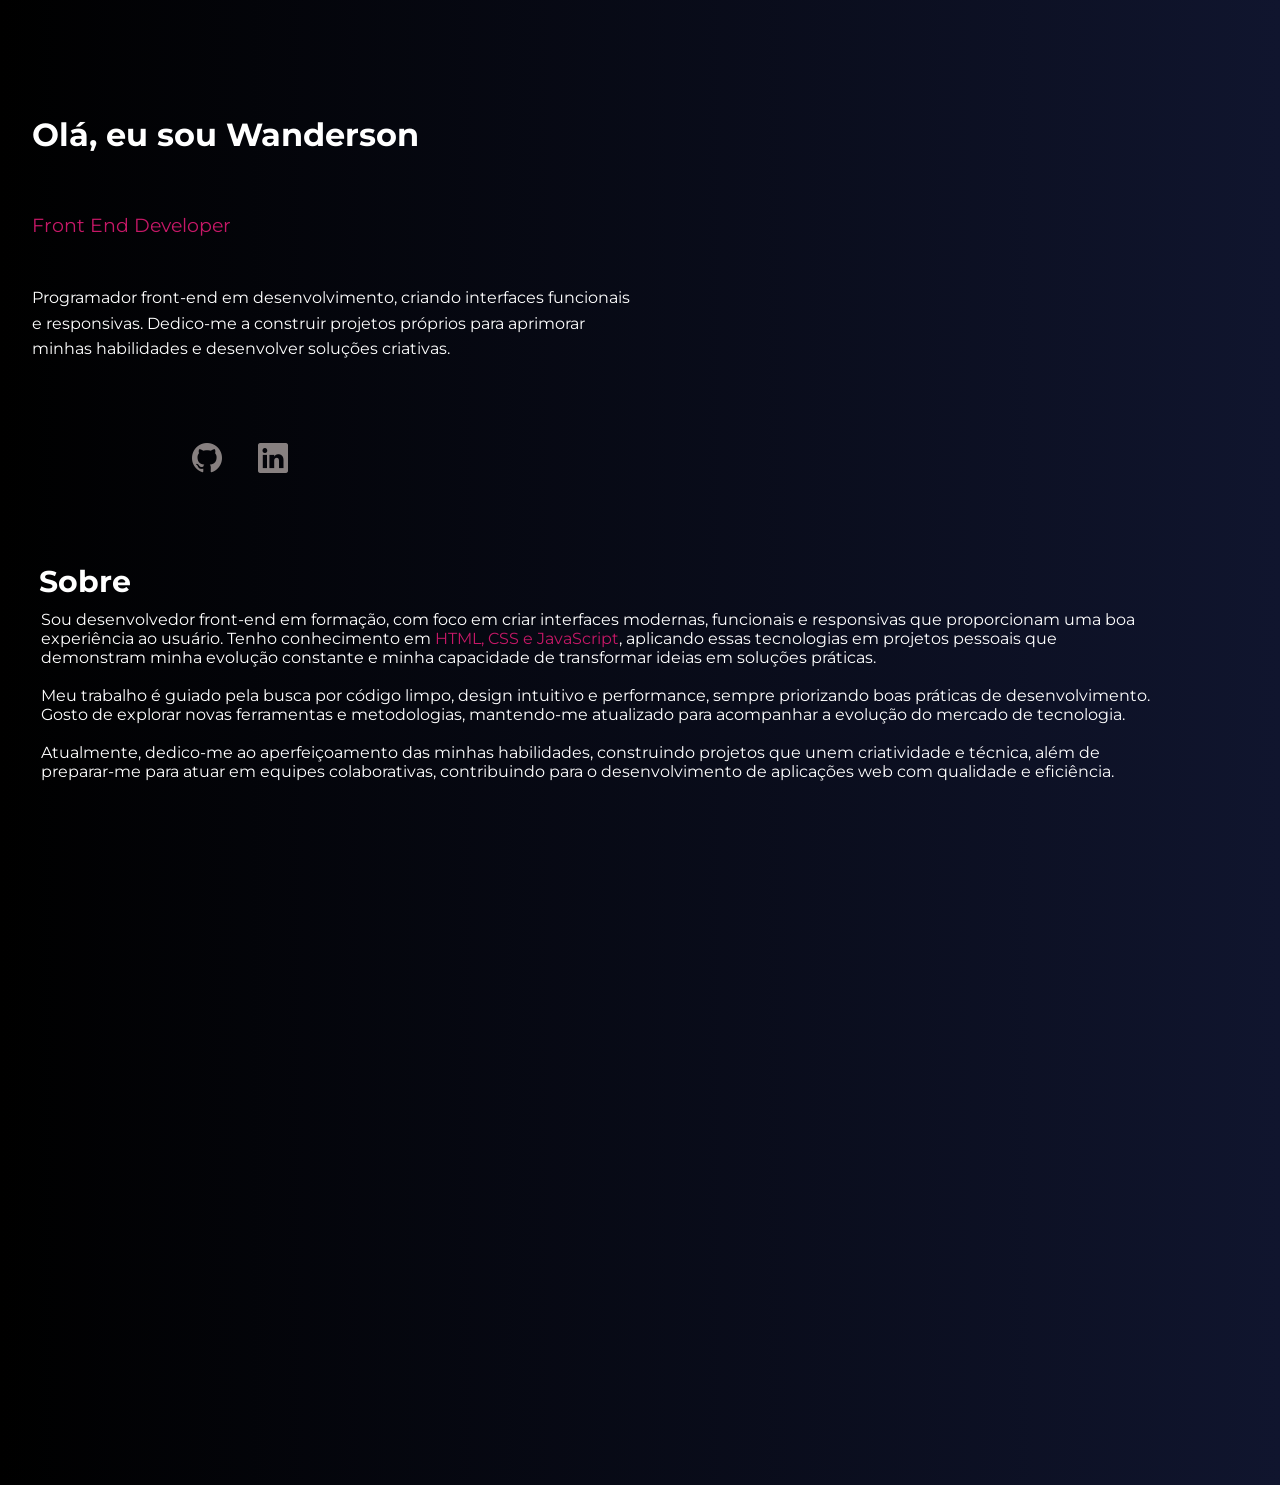
==== index.html @ 05e6f8fa "Seção sobre mim Seção sobre mim, com links do GitHub e do LinkedIn, além de uma rápida apresentação." ====
<!DOCTYPE html>
<html lang="en">

<head>
    <meta charset="UTF-8">
    <meta name="viewport" content="width=device-width, initial-scale=1.0">
    <title>Wanderson Queiroz</title>
    <link rel="stylesheet" href="assets\css\menu.css">
    <link rel="stylesheet" href="https://cdn.jsdelivr.net/npm/bootstrap-icons@1.11.1/font/bootstrap-icons.css">

</head>

<body>
    <header class="primeira-secao">
        <nav class="navbar">
            <div class="logo">
                <h1>WandersonQueiroz</h1>
            </div>
            <ul class="menu">
                <li><a href="/"></a>Habilidades</li>
                <li><a href="/"></a>Projetos</li>
                <li><a href="/"></a>Contato</li>
            </ul>
        </nav>

        <div class="apresentacao">
            <h1>Olá, eu sou Wanderson</h1>
            <p>Front End Developer</p>
            <p class="description">Programador front-end em desenvolvimento, criando interfaces funcionais e
                responsivas. Dedico-me a construir projetos próprios para aprimorar minhas habilidades e desenvolver
                soluções criativas.
            </p>
           <a href="https://github.com/WQueiroz-dev" target="_blank"><i class="bi bi-github"></i></a>
           <a href="https://www.linkedin.com/in/wanderson-queiroz-099b87232/" target="_blank"><i class="li bi-linkedin"></i></a>
        </div>

        <div class="information">
            <h1>Sobre</h1>
            <p>Sou desenvolvedor front-end em formação, com foco em criar interfaces modernas, funcionais e responsivas
                que proporcionam uma boa experiência ao usuário. Tenho conhecimento em <span class="destaque">HTML, CSS e JavaScript</span>,
                aplicando essas tecnologias em projetos pessoais que demonstram minha evolução constante e minha
                capacidade de transformar ideias em soluções práticas. <br> <br>   

                Meu trabalho é guiado pela busca por código limpo, design intuitivo e performance, sempre priorizando
                boas práticas de desenvolvimento. Gosto de explorar novas ferramentas e metodologias, mantendo-me
                atualizado para acompanhar a evolução do mercado de tecnologia.

                 <br> <br>

                Atualmente, dedico-me ao aperfeiçoamento das minhas habilidades, construindo projetos que unem
                criatividade e técnica, além de preparar-me para atuar em equipes colaborativas, contribuindo para o
                desenvolvimento de aplicações web com qualidade e eficiência.
            </p>
        </div>

    </header>


    <section class="primeiro-scroll">

    </section>

</body>

</html>
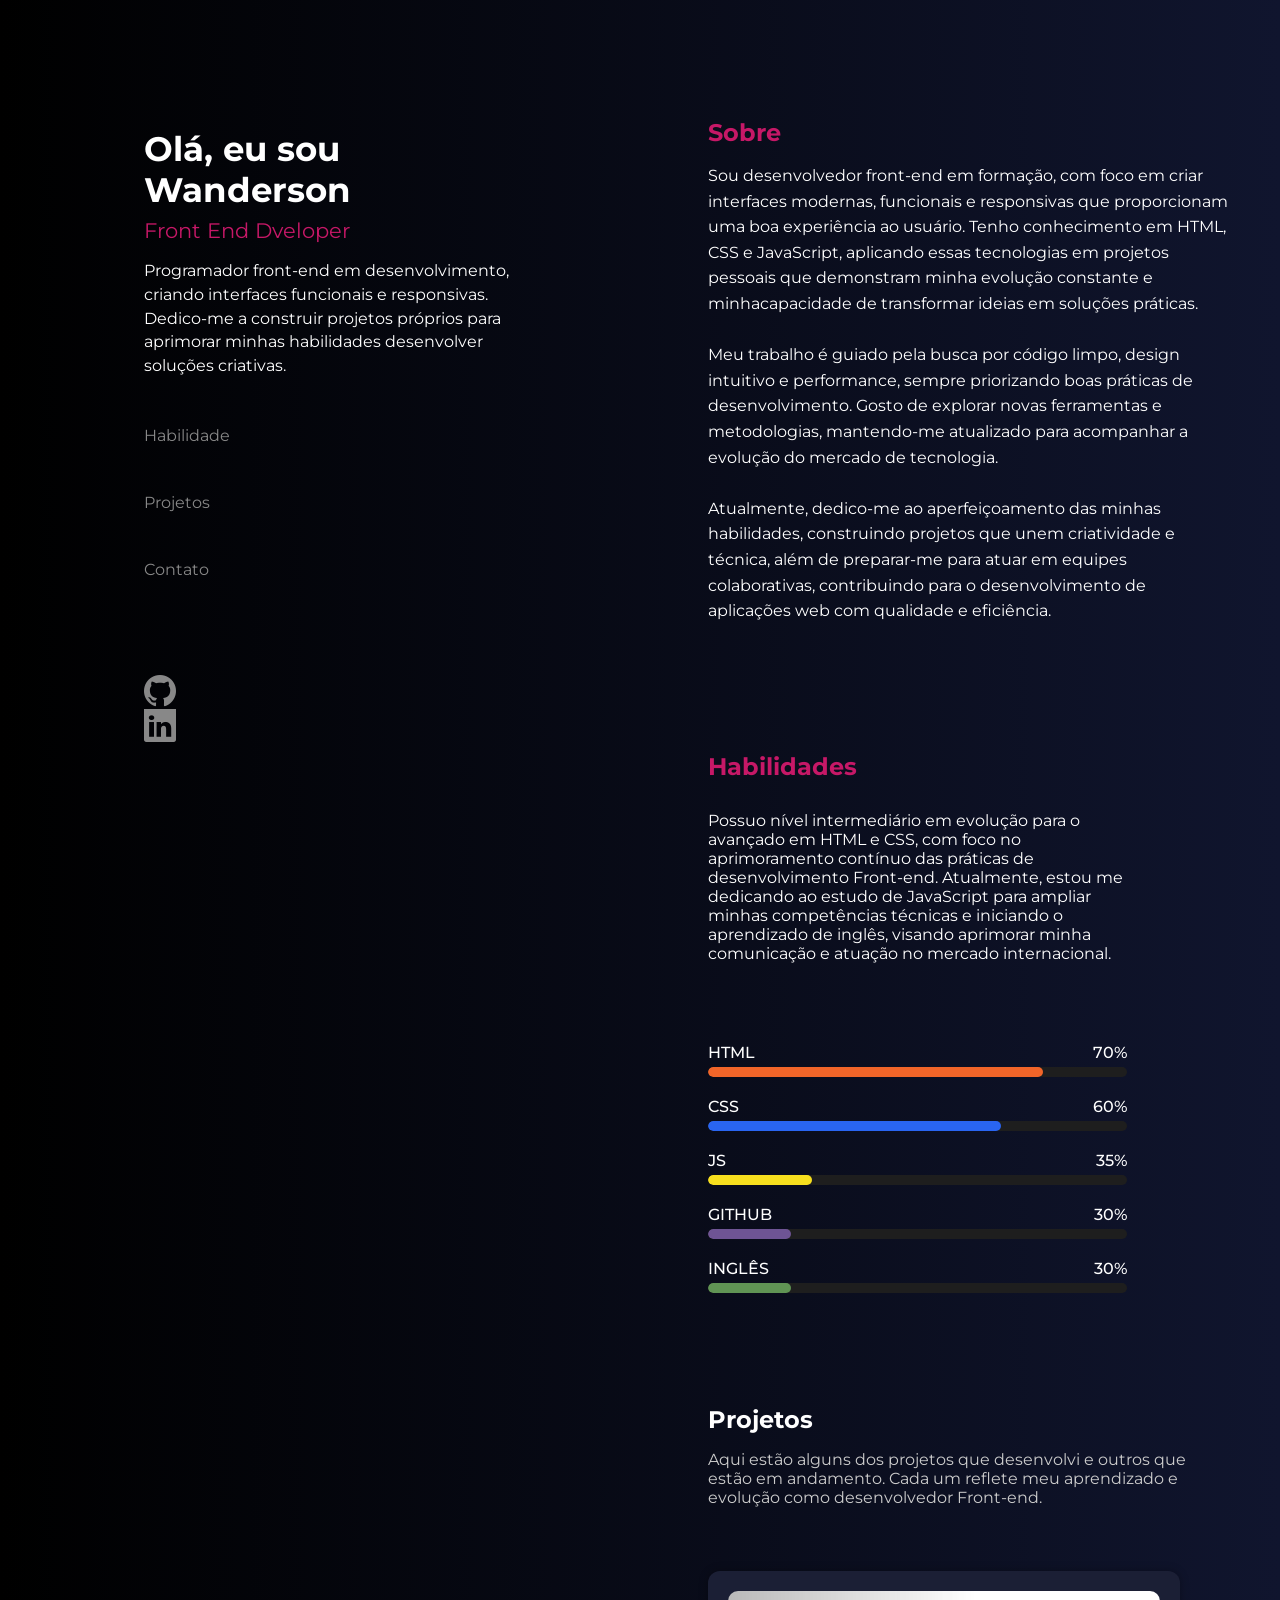
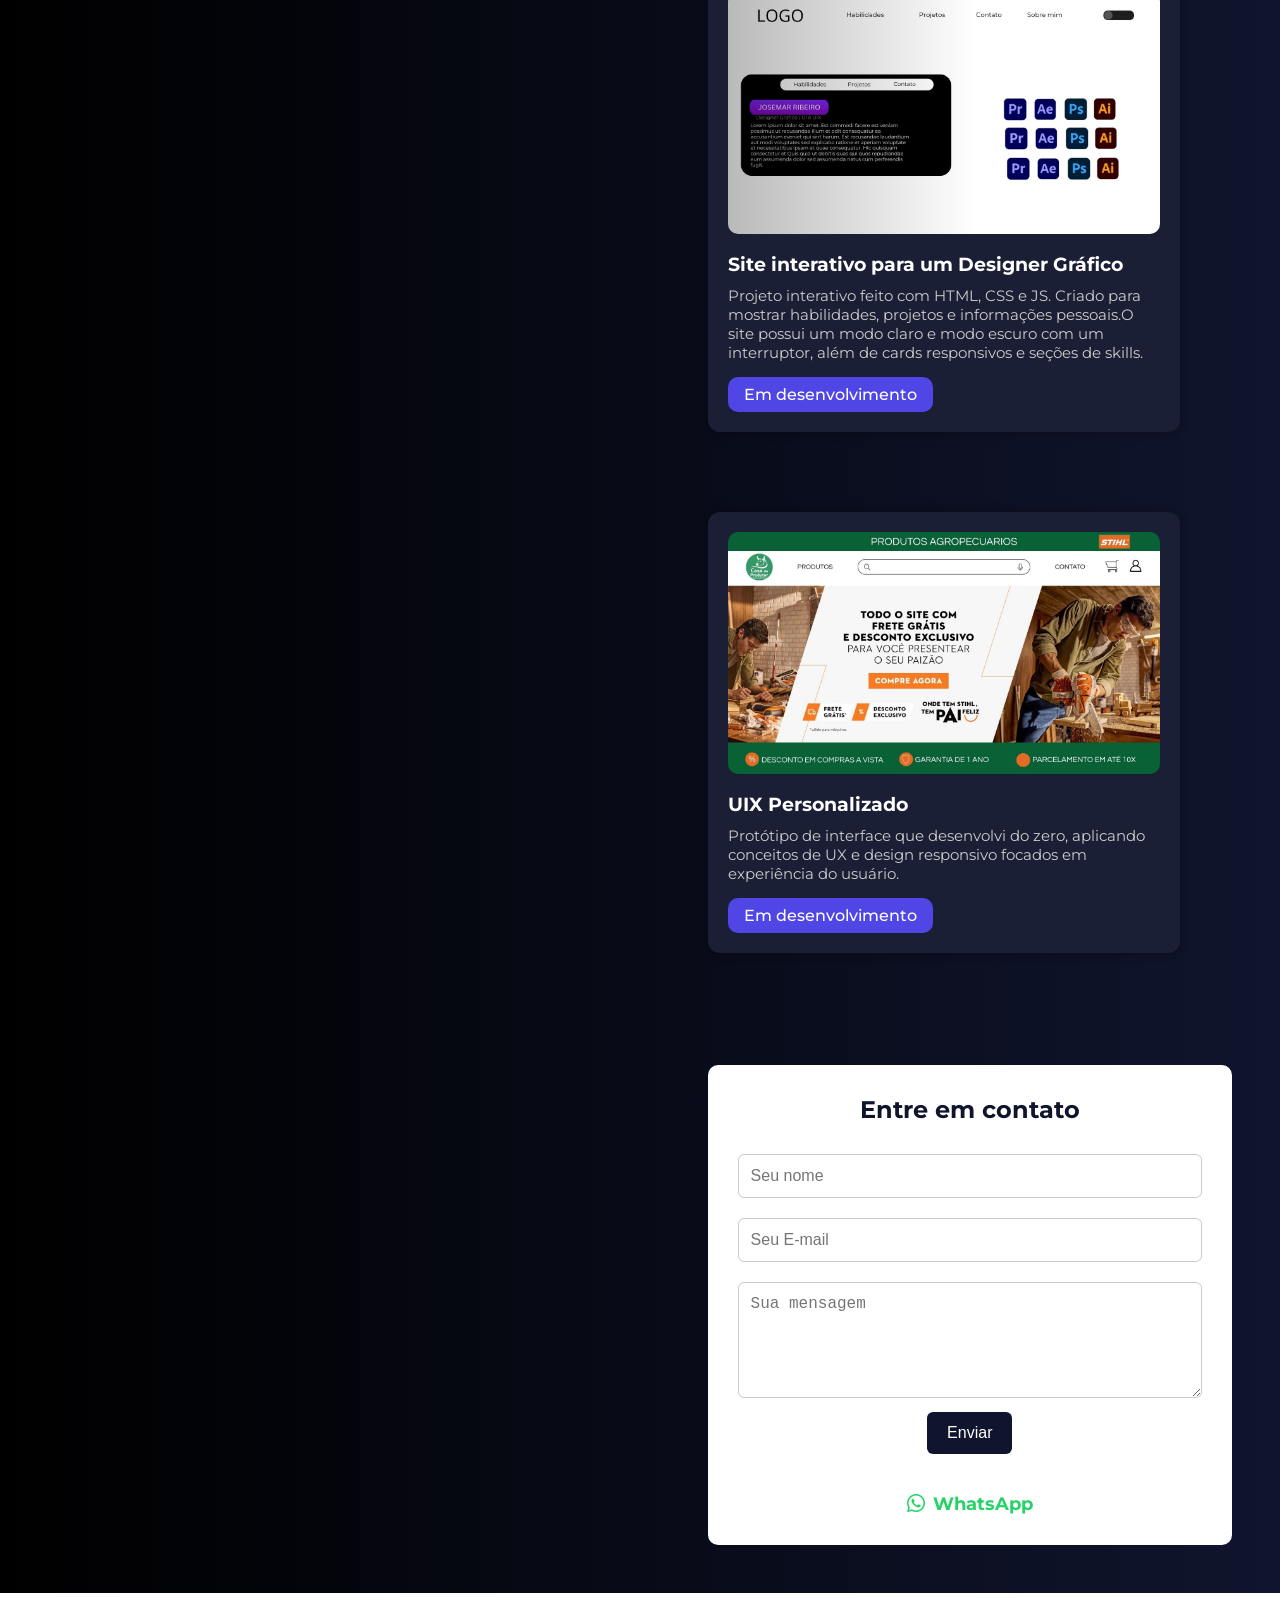
==== commit 114dc817: "Renomeando HTML Index.html" ====
--- a/index.html
+++ b/index.html
@@ -5,60 +5,151 @@
     <meta charset="UTF-8">
     <meta name="viewport" content="width=device-width, initial-scale=1.0">
     <title>Wanderson Queiroz</title>
-    <link rel="stylesheet" href="assets\css\menu.css">
+    <link rel="stylesheet" href="assets\css\scroll.css">
     <link rel="stylesheet" href="https://cdn.jsdelivr.net/npm/bootstrap-icons@1.11.1/font/bootstrap-icons.css">
-
 </head>
 
 <body>
-    <header class="primeira-secao">
-        <nav class="navbar">
-            <div class="logo">
-                <h1>WandersonQueiroz</h1>
+    <!--Layout pricipal-->
+    <div class="container">
+        <!--Coluna esquerda-->
+        <aside class="col-esquerda">
+            <div class="apresentacao">
+                <h1>Olá, eu sou Wanderson</h1>
+                <p>Front End Dveloper</p>
+                <p class="description">
+                    Programador front-end em desenvolvimento, criando interfaces funcionais e
+                    responsivas. Dedico-me a construir projetos próprios para aprimorar minhas habilidades desenvolver
+                    soluções criativas.
+                </p>
             </div>
-            <ul class="menu">
-                <li><a href="/"></a>Habilidades</li>
-                <li><a href="/"></a>Projetos</li>
-                <li><a href="/"></a>Contato</li>
-            </ul>
-        </nav>
+            <nav class="sidebar">
+                <ul class="menu">
+                    <li><a href="#skills">Habilidade</a></li>
+                    <li><a href="#projects">Projetos</a></li>
+                    <li><a href="#contact">Contato</a></li>
+                </ul>
+            </nav>
+            <div class="redes">
+                <a href="https://github.com/WQueiroz-dev" target="_blank"><i class="bi bi-github"></i></a>
+                <a href="https://www.linkedin.com/in/wanderson-queiroz-099b87232/" target="_blank"><i
+                        class="li bi-linkedin"></i></a>
+            </div>
+        </aside>
 
-        <div class="apresentacao">
-            <h1>Olá, eu sou Wanderson</h1>
-            <p>Front End Developer</p>
-            <p class="description">Programador front-end em desenvolvimento, criando interfaces funcionais e
-                responsivas. Dedico-me a construir projetos próprios para aprimorar minhas habilidades e desenvolver
-                soluções criativas.
-            </p>
-           <a href="https://github.com/WQueiroz-dev" target="_blank"><i class="bi bi-github"></i></a>
-           <a href="https://www.linkedin.com/in/wanderson-queiroz-099b87232/" target="_blank"><i class="li bi-linkedin"></i></a>
-        </div>
+        <!--Coluna direita-->
+        <main class="col-direita">
+            <section id="sobre" class="scroll-section">
+                <h2>Sobre</h2>
+                <p>
+                    Sou desenvolvedor front-end em formação, com foco em criar interfaces modernas, funcionais e
+                    responsivas que proporcionam uma boa experiência ao usuário. Tenho conhecimento em <span
+                        class="destaque">HTML, CSS e JavaScript</span>,
+                    aplicando essas tecnologias em projetos pessoais que demonstram minha evolução constante e
+                    minhacapacidade de transformar ideias em soluções práticas. <br> <br>
 
-        <div class="information">
-            <h1>Sobre</h1>
-            <p>Sou desenvolvedor front-end em formação, com foco em criar interfaces modernas, funcionais e responsivas
-                que proporcionam uma boa experiência ao usuário. Tenho conhecimento em <span class="destaque">HTML, CSS e JavaScript</span>,
-                aplicando essas tecnologias em projetos pessoais que demonstram minha evolução constante e minha
-                capacidade de transformar ideias em soluções práticas. <br> <br>   
+                    Meu trabalho é guiado pela busca por código limpo, design intuitivo e performance, sempre
+                    priorizando boas práticas de desenvolvimento. Gosto de explorar novas ferramentas e metodologias,
+                    mantendo-me atualizado para acompanhar a evolução do mercado de tecnologia.
+                    <br> <br>
+                    Atualmente, dedico-me ao aperfeiçoamento das minhas habilidades, construindo projetos que unem
+                    criatividade e técnica, além de preparar-me para atuar em equipes colaborativas, contribuindo para o
+                    desenvolvimento de aplicações web com qualidade e eficiência.
+                </p>
+            </section>
 
-                Meu trabalho é guiado pela busca por código limpo, design intuitivo e performance, sempre priorizando
-                boas práticas de desenvolvimento. Gosto de explorar novas ferramentas e metodologias, mantendo-me
-                atualizado para acompanhar a evolução do mercado de tecnologia.
+            <!--Seçaõ de skills-->
 
-                 <br> <br>
+            <section id="skills" class="skills">
+                <h2>Habilidades</h2>
+                <p>Possuo nível intermediário em evolução para o avançado em HTML e CSS, com foco no aprimoramento
+                    contínuo das práticas de desenvolvimento Front-end. Atualmente, estou me dedicando ao estudo de
+                    JavaScript para ampliar minhas competências técnicas e iniciando o aprendizado de inglês, visando
+                    aprimorar minha comunicação e atuação no mercado internacional.</p>
 
-                Atualmente, dedico-me ao aperfeiçoamento das minhas habilidades, construindo projetos que unem
-                criatividade e técnica, além de preparar-me para atuar em equipes colaborativas, contribuindo para o
-                desenvolvimento de aplicações web com qualidade e eficiência.
-            </p>
-        </div>
+                <div class="skill">
+                    <p>HTML <span>70%</span></p>
+                    <div class="bar">
+                        <div class="progress html">
+                        </div>
+                    </div>
+                </div>
+                <div class="skill">
+                    <p>CSS <span>60%</span></p>
+                    <div class="bar">
+                        <div class="progress css">
+                        </div>
+                    </div>
+                </div>
+                <div class="skill">
+                    <p>JS <span>35%</span></p>
+                    <div class="bar">
+                        <div class="progress js">
+                        </div>
+                    </div>
+                </div>
+                <div class="skill">
+                    <p>GITHUB <span>30%</span></p>
+                    <div class="bar">
+                        <div class="progress github">
+                        </div>
+                    </div>
+                </div>
+                <div class="skill">
+                    <p>INGLÊS <span>30%</span></p>
+                    <div class="bar">
+                        <div class="progress ingles">
+                        </div>
+                    </div>
+                </div>
 
-    </header>
+            </section>
 
+            <sction id="projects" class="projects">
+                <h2>Projetos</h2>
+                <p class="intro">Aqui estão alguns dos projetos que desenvolvi e outros que estão em andamento.
+                    Cada um reflete meu aprendizado e evolução como desenvolvedor Front-end.</p>
 
-    <section class="primeiro-scroll">
+                <div class="project-container">
+                    <div class="project-card">
+                        <img src="assets\images\sitejosemar.png" alt="Imagem do Projeto">
+                        <h3>Site interativo para um Designer Gráfico</h3>
+                        <p>Projeto interativo feito com HTML, CSS e JS. Criado para mostrar habilidades, projetos e
+                            informações pessoais.O site possui um modo claro e modo escuro com um interruptor, além de
+                            cards responsivos e seções de skills.</p>
+                        <a href="#" target="_blank" class="btn">Em desenvolvimento</a>
+                    </div>
 
-    </section>
+                    <div class="project-card">
+                        <img src="assets\images\Site Casa do Produtor .jpg" alt="Imagem do design UI">
+                        <h3>UIX Personalizado</h3>
+                        <p>Protótipo de interface que desenvolvi do zero, aplicando conceitos de UX e design responsivo
+                            focados em experiência do usuário.</p>
+                        <a href="https://www.canva.com/design/DAGueluaKz0/wplQhOyu6nc-IFmQ8crFTw/edit?utm_content=DAGueluaKz0&utm_campaign=designshare&utm_medium=link2&utm_source=sharebutton"
+                            target="_blank" class="btn 2">Em desenvolvimento</a>
+                    </div>
+                </div>
+            </sction>
+
+            <section id="contact" class="contact">
+                <div class="contato-container">
+                    <h1>Entre em contato</h1>
+                    <form class="contato-form">
+                        <input type="text" name="nome" placeholder="Seu nome" required>
+                        <input type="email" name="email" placeholder="Seu E-mail" required>
+                        <textarea name="mensagem" placeholder="Sua mensagem" rows="5" required></textarea>
+                        <button type="submit">Enviar</button>
+                    </form>
+                    <div class="whatsapp">
+                        <p>Ou fale diretamente pelo WhatsApp:</p>
+                        <a href="https://wa.me/SEUNUMERO" target="_blank">
+                            <i class="bi bi-whatsapp"></i> WhatsApp
+                        </a>
+                    </div>
+                </div>
+            </section>
+        </main>
+    </div>
 
 </body>
 
